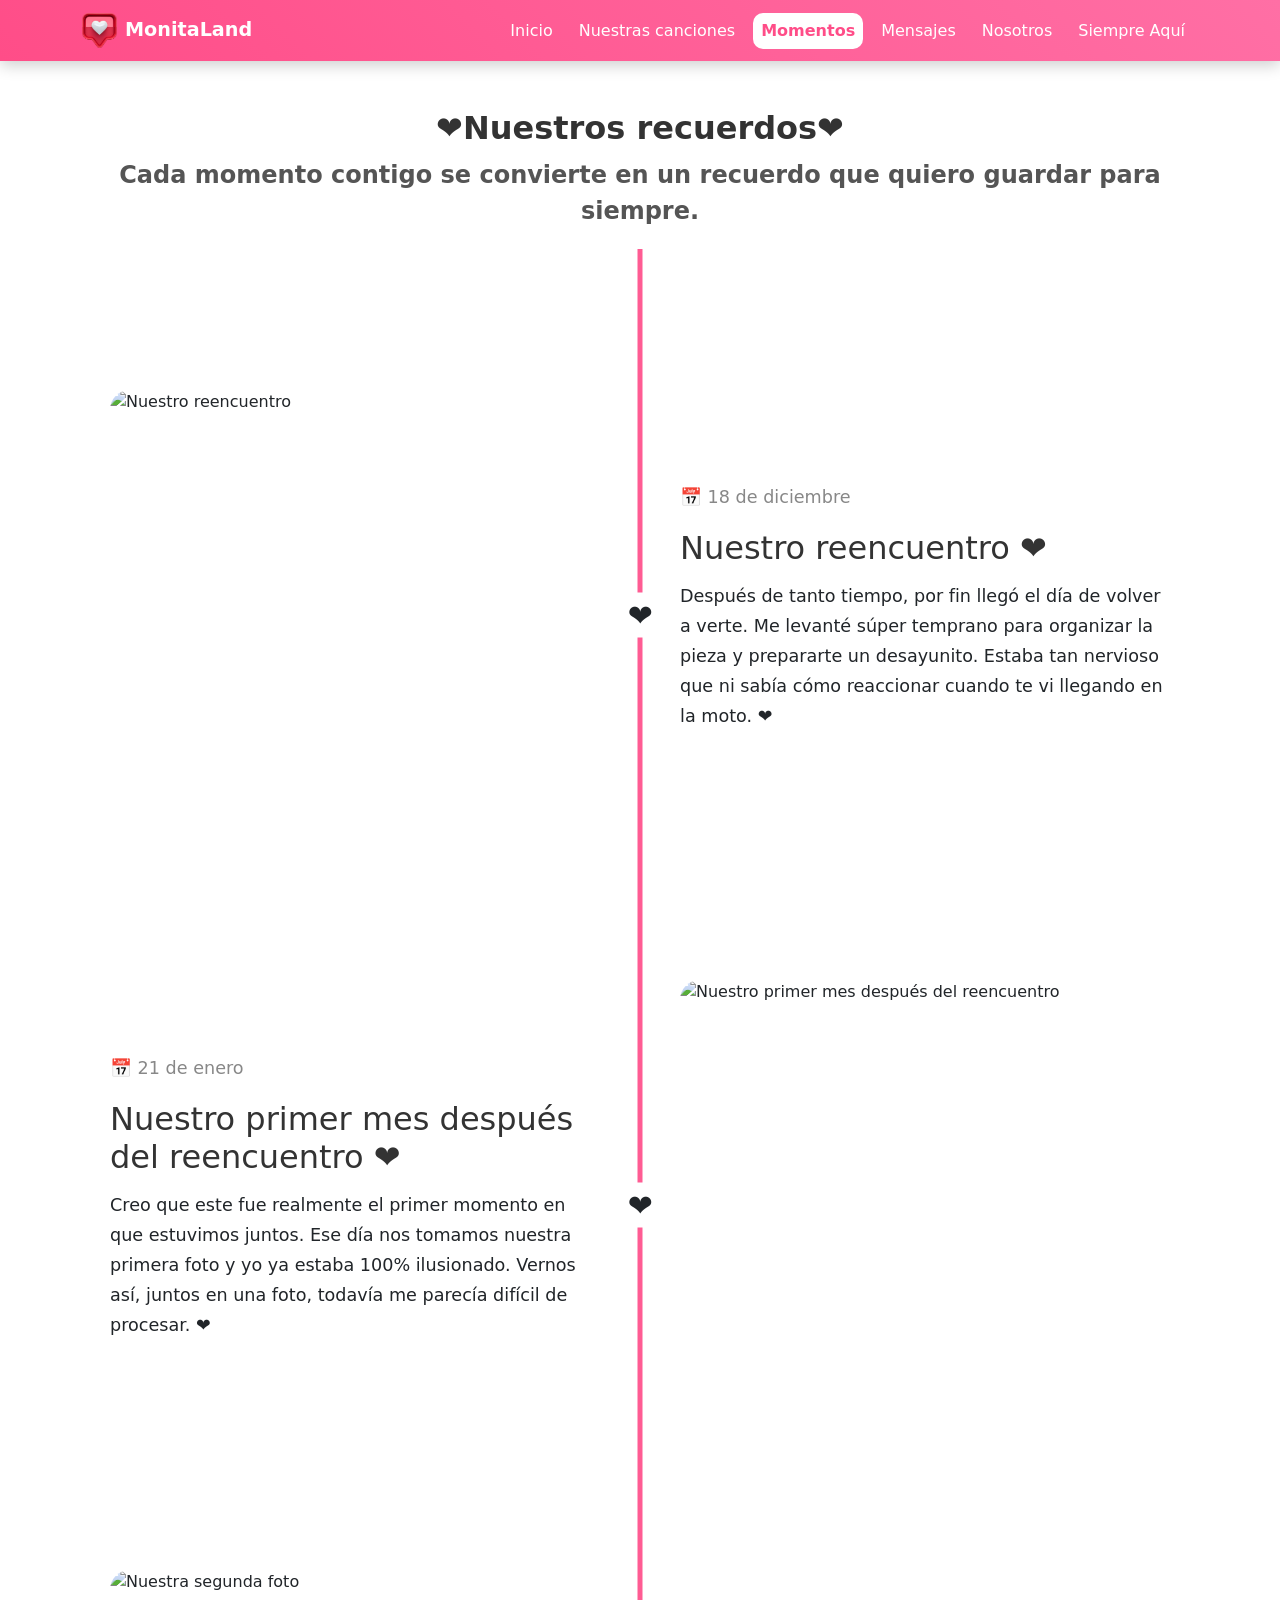
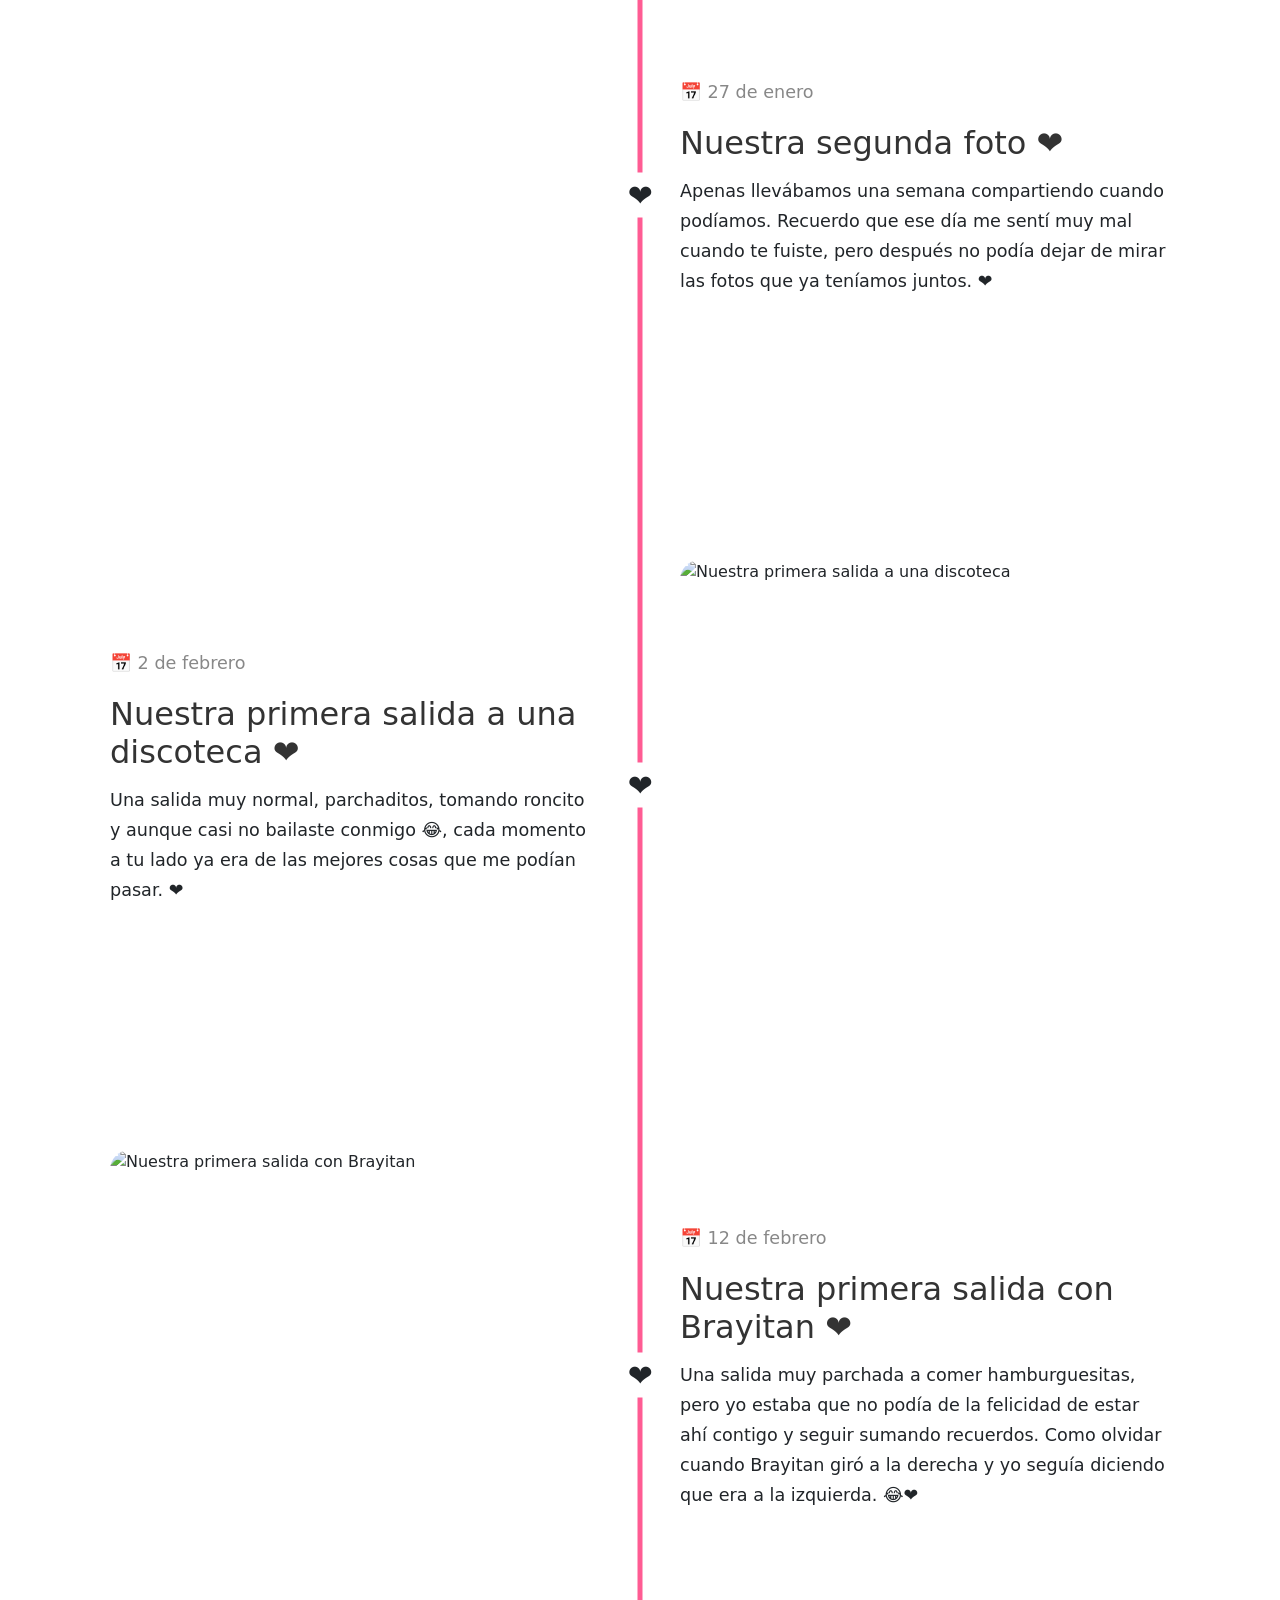
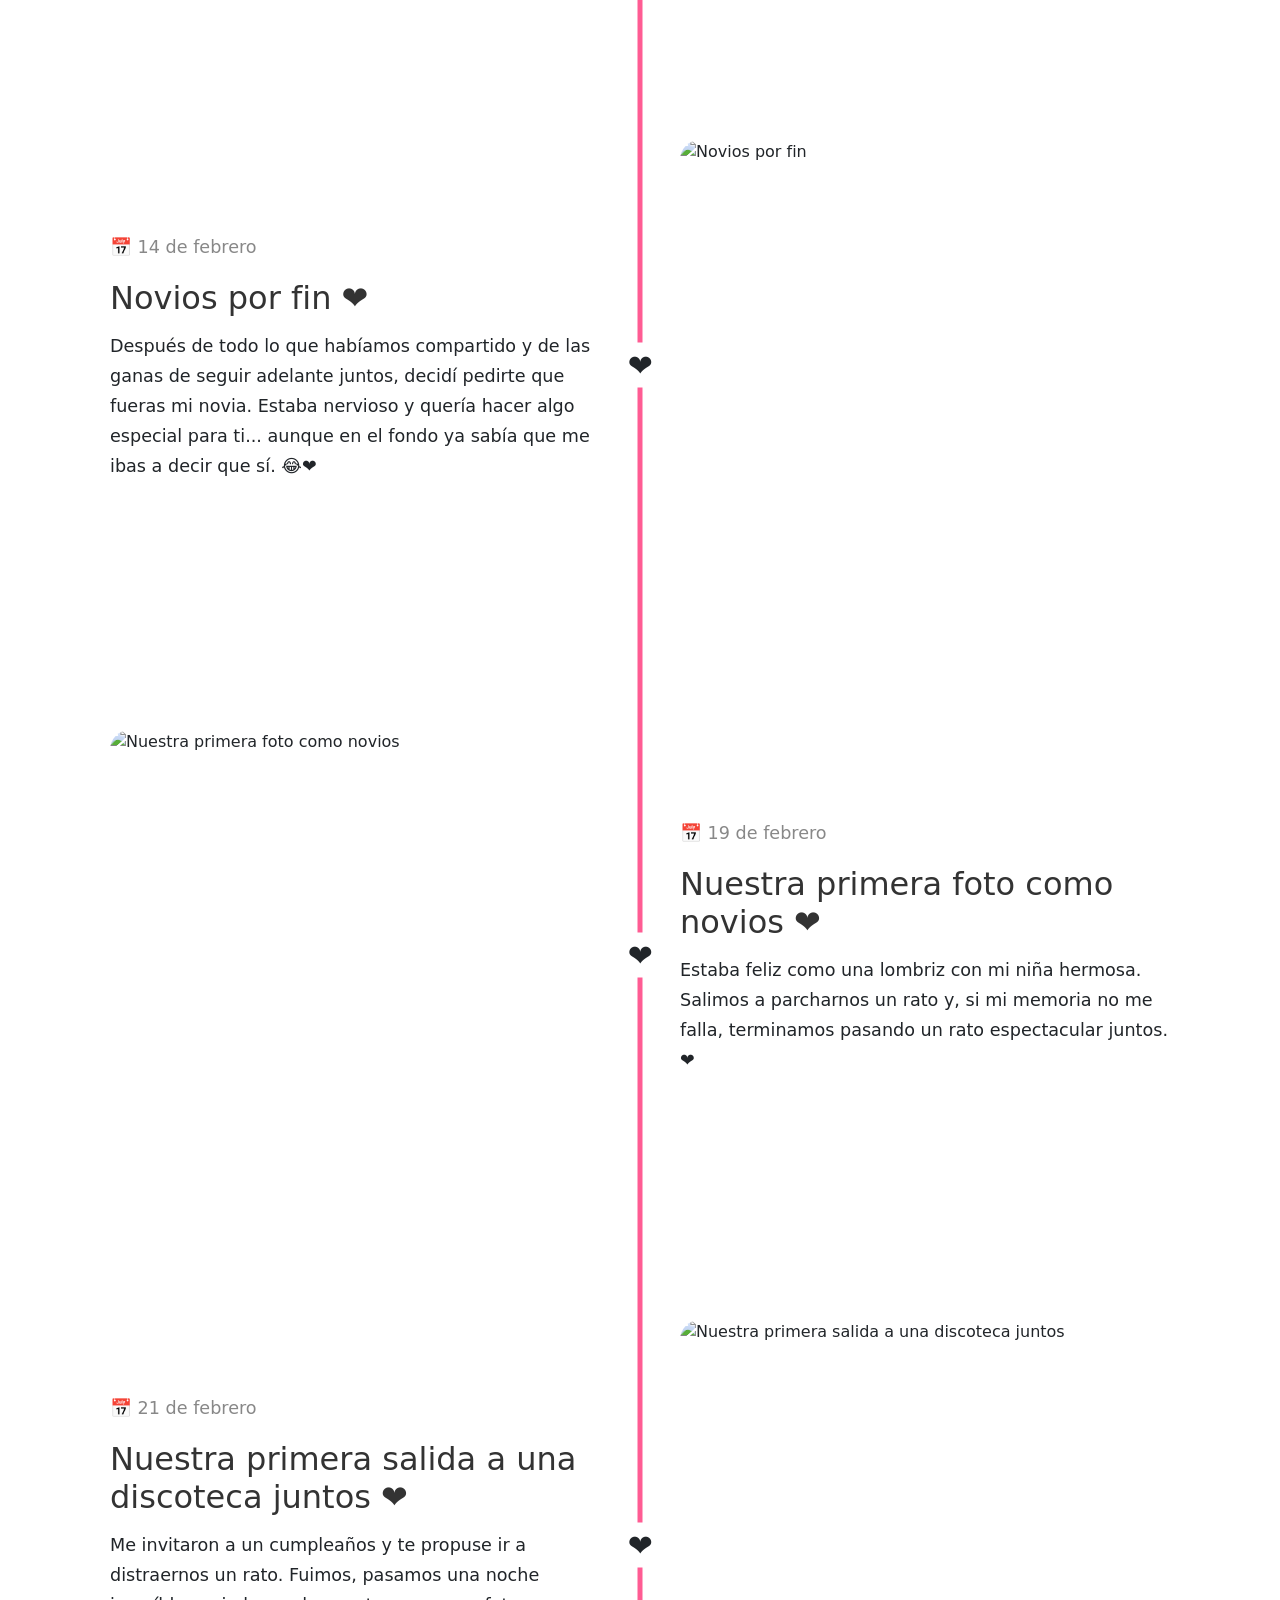
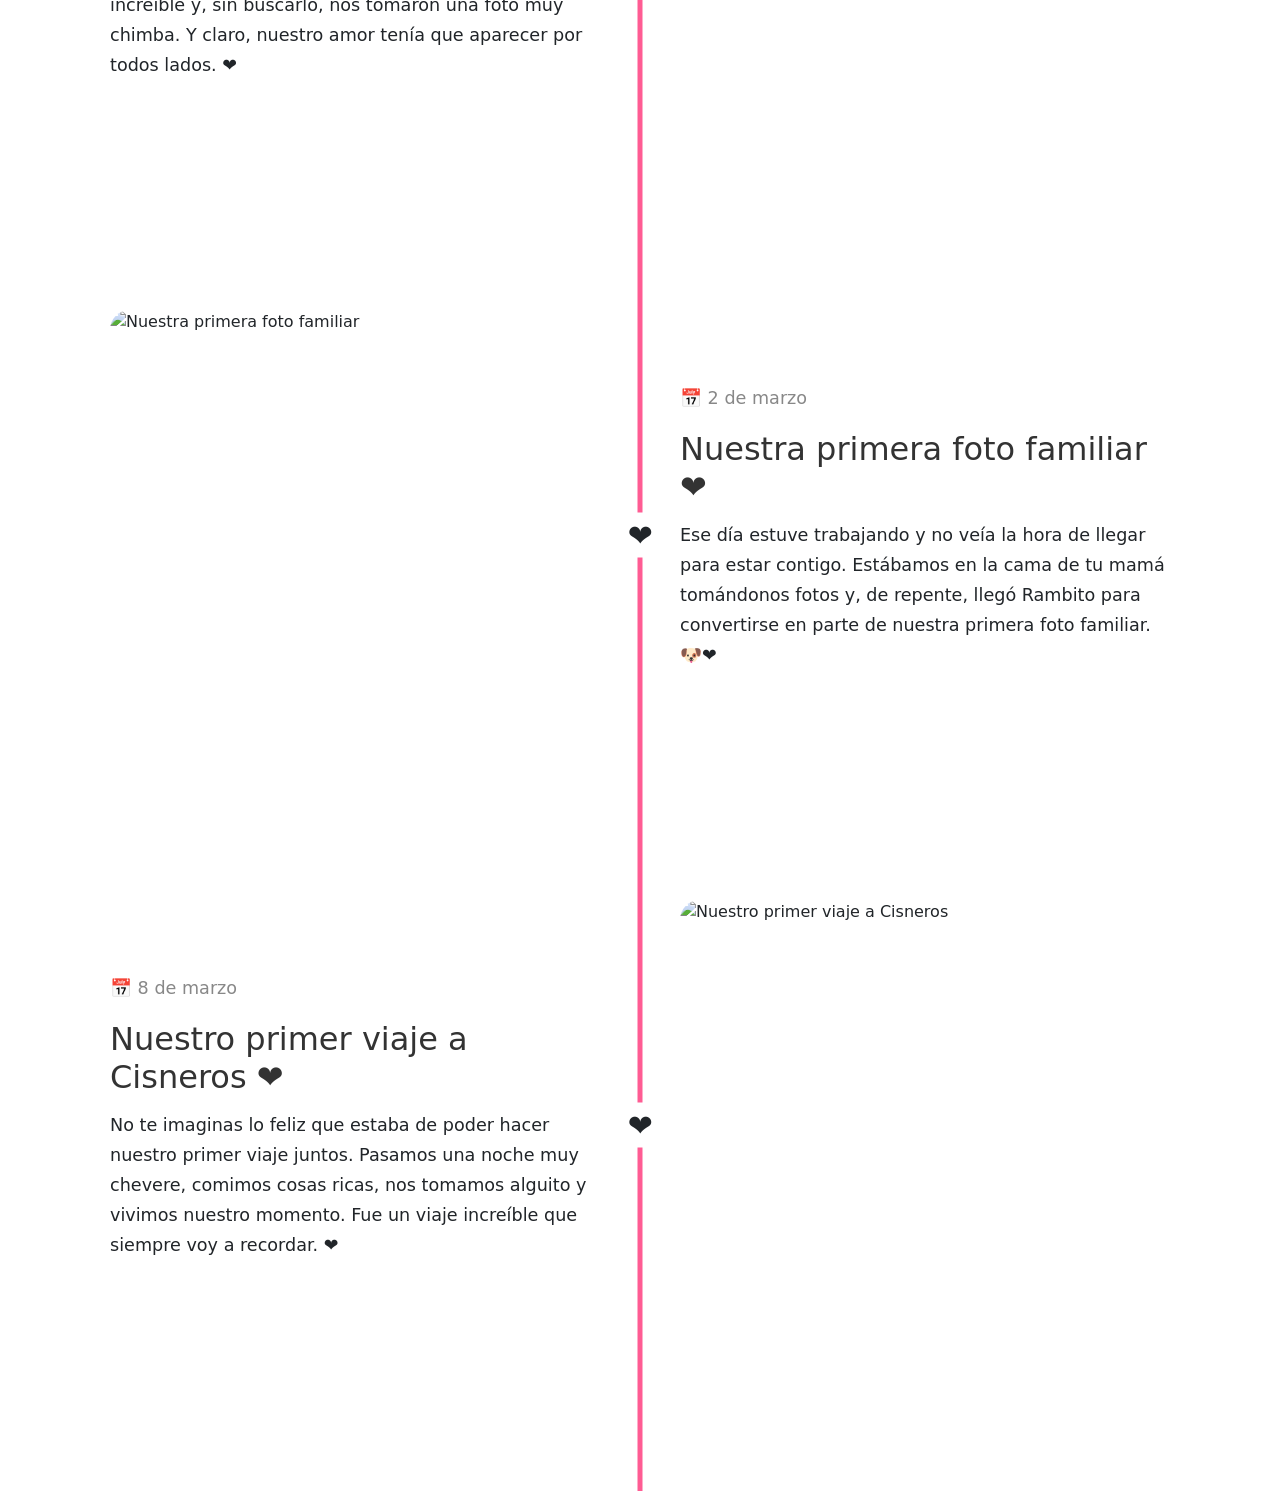
==== momentos.html @ 963a57a9 "Se agrega sección momentos" ====
<!DOCTYPE html>
<html lang="es">

<head>
    <meta charset="UTF-8">
    <meta name="viewport" content="width=device-width, initial-scale=1.0">

    <link rel="icon" type="image/png" href="imagenes/icopag.png">

    <!-- Bootstrap -->
    <link href="https://cdn.jsdelivr.net/npm/bootstrap@5.3.8/dist/css/bootstrap.min.css" rel="stylesheet"
        integrity="sha384-sRIl4kxILFvY47J16cr9ZwB07vP4J8+LH7qKQnuqkuIAvNWLzeN8tE5YBujZqJLB" crossorigin="anonymous">

    <!-- Nuestros estilos -->
    <link rel="stylesheet" href="estilos.css">

    <title>Recuerdos / Momentos</title>
</head>

<body>

    <!-- ============================= -->
    <!-- BARRA DE NAVEGACIÓN -->
    <!-- ============================= -->

    <nav class="navbar navbar-expand-lg navbar-dark navbar-romantico">

        <div class="container">

            <!-- Logo y nombre -->
            <a class="navbar-brand d-flex align-items-center" href="index.html">

                <img src="imagenes/icopag.png" alt="Logo de MonitaLand" width="35" height="35" class="me-2">

                MonitaLand

            </a>

            <!-- Botón para dispositivos móviles -->
            <button class="navbar-toggler" type="button" data-bs-toggle="collapse" data-bs-target="#menu">

                <span class="navbar-toggler-icon"></span>

            </button>

            <!-- Menú -->
            <div class="collapse navbar-collapse" id="menu">

                <ul class="navbar-nav ms-auto">

                    <li class="nav-item">
                        <a class="nav-link" href="index.html">
                            Inicio
                        </a>
                    </li>

                    <li class="nav-item">
                        <a class="nav-link" href="NuestrasCanciones.html">
                            Nuestras canciones
                        </a>
                    </li>

                    <li class="nav-item">
                        <a class="nav-link active" href="Momentos.html">
                            Momentos
                        </a>
                    </li>

                    <li class="nav-item">
                        <a class="nav-link" href="#">
                            Mensajes
                        </a>
                    </li>

                    <li class="nav-item">
                        <a class="nav-link" href="#">
                            Nosotros
                        </a>
                    </li>

                    <li class="nav-item">
                        <a class="nav-link" href="SiempreAqui.html">
                            Siempre Aquí
                        </a>
                    </li>

                </ul>

            </div>

        </div>

    </nav>


    <!-- ============================= -->
    <!-- ENCABEZADO DE MOMENTOS -->
    <!-- ============================= -->

    <main>

        <section class="container text-center mt-5">

            <h1 class="titulo-principal">
                ❤️Nuestros recuerdos❤️
            </h1>

            <p class="nombre-amor">
                Cada momento contigo se convierte en un recuerdo que quiero guardar para siempre.
            </p>

        </section>


        <!-- ============================= -->
        <!-- MOMENTOS -->
        <!-- ============================= -->
        <section class="timeline">

            <!-- MOMENTO 1 -->
            <div class="momento">

                <div class="momento-imagen">

                    <img src="../imagenes/PM1.jpeg" alt="Nuestro reencuentro">

                </div>

                <div class="momento-contenido">

                    <p class="momento-fecha">
                        📅 18 de diciembre
                    </p>

                    <h2>
                        Nuestro reencuentro ❤️
                    </h2>

                    <p>
                        Después de tanto tiempo, por fin llegó el día de volver a verte.
                        Me levanté súper temprano para organizar la pieza y prepararte
                        un desayunito. Estaba tan nervioso que ni sabía cómo reaccionar
                        cuando te vi llegando en la moto. ❤️
                    </p>

                </div>

            </div>


            <!-- MOMENTO 2 -->
            <div class="momento">

                <div class="momento-imagen">

                    <img src="../imagenes/PM2.jpeg" alt="Nuestro primer mes después del reencuentro">

                </div>

                <div class="momento-contenido">

                    <p class="momento-fecha">
                        📅 21 de enero
                    </p>

                    <h2>
                        Nuestro primer mes después del reencuentro ❤️
                    </h2>

                    <p>
                        Creo que este fue realmente el primer momento en que estuvimos
                        juntos. Ese día nos tomamos nuestra primera foto y yo ya estaba
                        100% ilusionado. Vernos así, juntos en una foto, todavía me
                        parecía difícil de procesar. ❤️
                    </p>

                </div>

            </div>

            <!-- MOMENTO 3 -->
            <div class="momento">

                <div class="momento-imagen">

                    <img src="../imagenes/PM3.jpeg" alt="Nuestra segunda foto">

                </div>

                <div class="momento-contenido">

                    <p class="momento-fecha">
                        📅 27 de enero
                    </p>

                    <h2>
                        Nuestra segunda foto ❤️
                    </h2>

                    <p>
                        Apenas llevábamos una semana compartiendo cuando podíamos.
                        Recuerdo que ese día me sentí muy mal cuando te fuiste,
                        pero después no podía dejar de mirar las fotos que ya
                        teníamos juntos. ❤️
                    </p>

                </div>

            </div>


            <!-- MOMENTO 4 -->
            <div class="momento">

                <div class="momento-imagen">

                    <img src="../imagenes/PM4.jpeg" alt="Nuestra primera salida a una discoteca">

                </div>

                <div class="momento-contenido">

                    <p class="momento-fecha">
                        📅 2 de febrero
                    </p>

                    <h2>
                        Nuestra primera salida a una discoteca ❤️
                    </h2>

                    <p>
                        Una salida muy normal, parchaditos, tomando roncito y aunque
                        casi no bailaste conmigo 😂, cada momento a tu lado ya era
                        de las mejores cosas que me podían pasar. ❤️
                    </p>

                </div>

            </div>

            <!-- MOMENTO 5 -->
            <div class="momento">

                <div class="momento-imagen">

                    <img src="../imagenes/PM5.jpeg" alt="Nuestra primera salida con Brayitan">

                </div>

                <div class="momento-contenido">

                    <p class="momento-fecha">
                        📅 12 de febrero
                    </p>

                    <h2>
                        Nuestra primera salida con Brayitan ❤️
                    </h2>

                    <p>
                        Una salida muy parchada a comer hamburguesitas, pero yo estaba
                        que no podía de la felicidad de estar ahí contigo y seguir
                        sumando recuerdos. Como olvidar cuando Brayitan giró a la
                        derecha y yo seguía diciendo que era a la izquierda. 😂❤️
                    </p>

                </div>

            </div>

            <!-- MOMENTO 6 -->
            <div class="momento">

                <div class="momento-imagen">

                    <img src="../imagenes/PM6.jpeg" alt="Novios por fin">

                </div>

                <div class="momento-contenido">

                    <p class="momento-fecha">
                        📅 14 de febrero
                    </p>

                    <h2>
                        Novios por fin ❤️
                    </h2>

                    <p>
                        Después de todo lo que habíamos compartido y de las ganas de
                        seguir adelante juntos, decidí pedirte que fueras mi novia.
                        Estaba nervioso y quería hacer algo especial para ti... aunque
                        en el fondo ya sabía que me ibas a decir que sí. 😂❤️
                    </p>

                </div>

            </div>

            <!-- MOMENTO 7 -->
            <div class="momento">

                <div class="momento-imagen">

                    <img src="../imagenes/PM7.jpeg" alt="Nuestra primera foto como novios">

                </div>

                <div class="momento-contenido">

                    <p class="momento-fecha">
                        📅 19 de febrero
                    </p>

                    <h2>
                        Nuestra primera foto como novios ❤️
                    </h2>

                    <p>
                        Estaba feliz como una lombriz con mi niña hermosa. Salimos a
                        parcharnos un rato y, si mi memoria no me falla, terminamos
                        pasando un rato espectacular juntos. ❤️
                    </p>

                </div>

            </div>

            <!-- MOMENTO 8 -->
            <div class="momento">

                <div class="momento-imagen">

                    <img src="../imagenes/PM8.jpeg" alt="Nuestra primera salida a una discoteca juntos">

                </div>

                <div class="momento-contenido">

                    <p class="momento-fecha">
                        📅 21 de febrero
                    </p>

                    <h2>
                        Nuestra primera salida a una discoteca juntos ❤️
                    </h2>

                    <p>
                        Me invitaron a un cumpleaños y te propuse ir a distraernos un
                        rato. Fuimos, pasamos una noche increíble y, sin buscarlo, nos
                        tomaron una foto muy chimba. Y claro, nuestro amor tenía que
                        aparecer por todos lados. ❤️
                    </p>

                </div>

            </div>

            <!-- MOMENTO 9 -->
            <div class="momento">

                <div class="momento-imagen">

                    <img src="./imagenes/PM9.jpeg" alt="Nuestra primera foto familiar">

                </div>

                <div class="momento-contenido">

                    <p class="momento-fecha">
                        📅 2 de marzo
                    </p>

                    <h2>
                        Nuestra primera foto familiar ❤️
                    </h2>

                    <p>
                        Ese día estuve trabajando y no veía la hora de llegar para
                        estar contigo. Estábamos en la cama de tu mamá tomándonos
                        fotos y, de repente, llegó Rambito para convertirse en parte
                        de nuestra primera foto familiar. 🐶❤️
                    </p>

                </div>

            </div>

            <!-- MOMENTO 10 -->
            <div class="momento">

                <div class="momento-imagen">

                    <img src="../imagenes/PM10.jpeg" alt="Nuestro primer viaje a Cisneros">

                </div>

                <div class="momento-contenido">

                    <p class="momento-fecha">
                        📅 8 de marzo
                    </p>

                    <h2>
                        Nuestro primer viaje a Cisneros ❤️
                    </h2>

                    <p>
                        No te imaginas lo feliz que estaba de poder hacer nuestro
                        primer viaje juntos. Pasamos una noche muy chevere, comimos
                        cosas ricas, nos tomamos alguito y vivimos nuestro momento.
                        Fue un viaje increíble que siempre voy a recordar. ❤️
                    </p>

                </div>

            </div>



        </section>

    </main>


    <!-- Bootstrap JavaScript -->
    <script src="https://cdn.jsdelivr.net/npm/bootstrap@5.3.8/dist/js/bootstrap.bundle.min.js"
        integrity="sha384-FKyoEForCGlyvwxH9J09JcYn3nv7wiPVlz7YYJrWVcXK/BmnVDxM+D2scQbITxI" crossorigin="anonymous">
        </script>

</body>

</html>
---- estilos.css ----
/* NAVBAR ROMANTICO */
.navbar-romantico {
    background: linear-gradient(45deg, #ff4d88, #ff6fa5);
    box-shadow: 0 4px 15px rgba(0, 0, 0, 0.2);
}

/* LINKS */
.navbar-romantico .nav-link {
    color: white !important;
    font-weight: 500;
    margin: 0 5px;
    border-radius: 10px;
    padding: 6px 12px;
    transition: 0.3s;
}

/* HOVER */
.navbar-romantico .nav-link:hover {
    background: rgba(255, 255, 255, 0.25);
    color: white !important;
}

/* ACTIVO */
.navbar-romantico .nav-link.active {
    background: white;
    color: #ff4d88 !important;
    font-weight: 600;
}

/* LOGO */
.navbar-romantico .navbar-brand {
    font-weight: 600;
    font-size: 1.2rem;
    color: white !important;
}

.card {
    border-radius: 15px;
    box-shadow: 0 8px 20px rgba(0, 0, 0, 0.1);
    transition: 0.3s;
}

.card:hover {
    transform: scale(1.03);
}

.card img {
    border-top-left-radius: 15px;
    border-top-right-radius: 15px;
}

/* TITULO */
.titulo-amor {
    font-size: 2.5rem;
    font-weight: 700;
    margin-bottom: 15px;
    text-align: center;
    font-weight: 700;
    margin-bottom: 15px;
}

/* TEXTO DESCRIPCION */
.descripcion {
    max-width: 800px;
    margin: auto;
    font-size: 1.1rem;
    line-height: 1.6;
    color: #555;
    padding: 0 10px;
}

@media (max-width:768px) {

    .titulo-amor {
        font-size: 1.7rem;
    }

    .descripcion {
        font-size: 1rem;
        padding: 0 20px;
    }

    .card {
        margin-bottom: 15px;
    }

    .imagen-amor {
        max-width: 240px;
    }

    .carousel-romantico .carousel-item {
        height: 250px;
    }

    .titulo-principal {
        font-size: 1.7rem;
    }

    .nombre-amor {
        font-size: 1.3rem;
    }

    .parrafo-amor {
        font-size: 1rem;
        padding: 0 20px;
    }


}

.imagen-amor {
    width: 100%;
    max-width: 320px;
    display: block;
    margin: 20px auto;
    border-radius: 15px;
    box-shadow: 0 6px 15px rgba(0, 0, 0, 0.15);
}


/* FONDO OSCURO DEL MODAL */
.modal-bg {
    position: fixed;
    top: 0;
    left: 0;
    width: 100%;
    height: 100%;
    background: rgba(0, 0, 0, 0.6);
    display: none;
    align-items: center;
    justify-content: center;
    z-index: 999;
}

/* CARTA */
.carta {
    background: #fffaf5;
    border-radius: 20px;
    padding: 25px;
    max-width: 420px;
    width: 90%;
    text-align: center;
    box-shadow: 0 10px 40px rgba(0, 0, 0, 0.3);
    border: 3px solid #7268fa;
    animation: abrirCarta 0.4s ease;
}

/* IMAGEN */
.carta-img {
    width: 100%;
    max-height: 230px;
    object-fit: cover;
    border-radius: 15px;
    margin-bottom: 15px;
}

/* TEXTO DE CARTA */
.carta-texto {
    font-family: "Georgia", serif;
    font-size: 1.1rem;
    line-height: 1.6;
    color: #444;
    padding: 10px;
}

/* ANIMACION */
@keyframes abrirCarta {
    from {
        transform: scale(0.7);
        opacity: 0;
    }

    to {
        transform: scale(1);
        opacity: 1;
    }
}

/* ANIMACION */
@keyframes aparecer {
    from {
        transform: scale(0.8);
        opacity: 0;
    }

    to {
        transform: scale(1);
        opacity: 1;
    }
}

.corazon {
    position: fixed;
    bottom: -20px;
    animation: flotar 4s linear forwards;
    pointer-events: none;
}

@keyframes flotar {
    0% {
        transform: translateY(0);
        opacity: 1;
    }

    100% {
        transform: translateY(-100vh);
        opacity: 0;
    }
}

.carousel-romantico {
    max-width: 750px;
    margin: 40px auto;
    border-radius: 20px;
    overflow: hidden;
    box-shadow: 0 10px 30px rgba(0, 0, 0, 0.2);
}

.carousel-romantico .carousel-item {
    height: 420px;
}

.carousel-romantico img {
    width: 100%;
    height: 100%;
    object-fit: cover;
}

.titulo-principal {
    font-size: 2rem;
    font-weight: 700;
    text-align: center;
    margin-top: 15px;
    margin-bottom: 10px;
    color: #333;
}

.nombre-amor {
    font-size: 1.5rem;
    font-weight: 600;
    text-align: center;
    margin-bottom: 20px;
    color: #555;
}

.parrafo-amor {
    max-width: 650px;
    margin: 20px auto;
    font-size: 1.1rem;
    line-height: 1.7;
    text-align: center;
    color: #555;
    padding: 0 10px;
}

.card-img-top {
    height: 300px;
    /* todas tendrán la misma altura */
    width: 100%;
    object-fit: cover;
    /* mantiene proporción y recorta lo que sobra */
}

/* =========================================
   SECCIÓN MOMENTOS
   ========================================= */

.momento {
    max-width: 1100px;
    margin: 140px auto;
    display: flex;
    align-items: center;
    gap: 80px;
    position: relative;
    padding: 0 20px;
}

/* Los momentos pares invierten el orden */
.momento:nth-of-type(even) {
    flex-direction: row-reverse;
}

/* Imagen del momento */
.momento-imagen {
    flex: 1;
}

.momento-imagen img {
    width: 100%;
    height: 450px;
    object-fit: cover;
    border-radius: 20px;
    display: block;
}

/* Contenido */
.momento-contenido {
    flex: 1;
}

.momento-fecha {
    color: #888;
    font-size: 1rem;
}

.momento-contenido h2 {
    color: #333;
    font-size: 2rem;
    margin-bottom: 15px;
}

.momento-contenido p {
    font-size: 1.1rem;
    line-height: 1.7;
}

/* =========================================
   DISEÑO PARA CELULARES
   ========================================= */

@media (max-width: 768px) {

    .momento {
        flex-direction: column;
        gap: 25px;
        margin: 50px 20px;
    }

    /* En móvil todos los momentos tienen el mismo orden */
    .momento:nth-of-type(even) {
        flex-direction: column;
    }

    .momento-imagen,
    .momento-contenido {
        width: 100%;
    }

    .momento-imagen img {
        height: 300px;
    }

    .momento-contenido h2 {
        font-size: 1.7rem;
    }

    .momento-contenido p {
        font-size: 1rem;
    }

    /* En celular ocultamos la línea central */
    .timeline::before {
        display: none;
    }

    /* En celular ocultamos los corazones centrales */
    .momento::before {
        display: none;
    }

}
/* =========================================
   LÍNEA DE TIEMPO
   ========================================= */

.timeline {
    position: relative;
    padding: 1px 0;
}

/* Línea vertical central */
.timeline::before {
    content: "";
    position: absolute;
    top: 0;
    bottom: 0;
    left: 50%;

    width: 5px;
    background-color: #ff5c93;

    transform: translateX(-50%);
}

/* Corazón que marca el momento */
.momento::before {
    content: "❤️";
    position: absolute;

    left: 50%;
    top: 50%;

    transform: translate(-50%, -50%);

    font-size: 30px;
    background-color: white;

    z-index: 2;
}
.momento-imagen,
.momento-contenido {
    flex: 1;
}
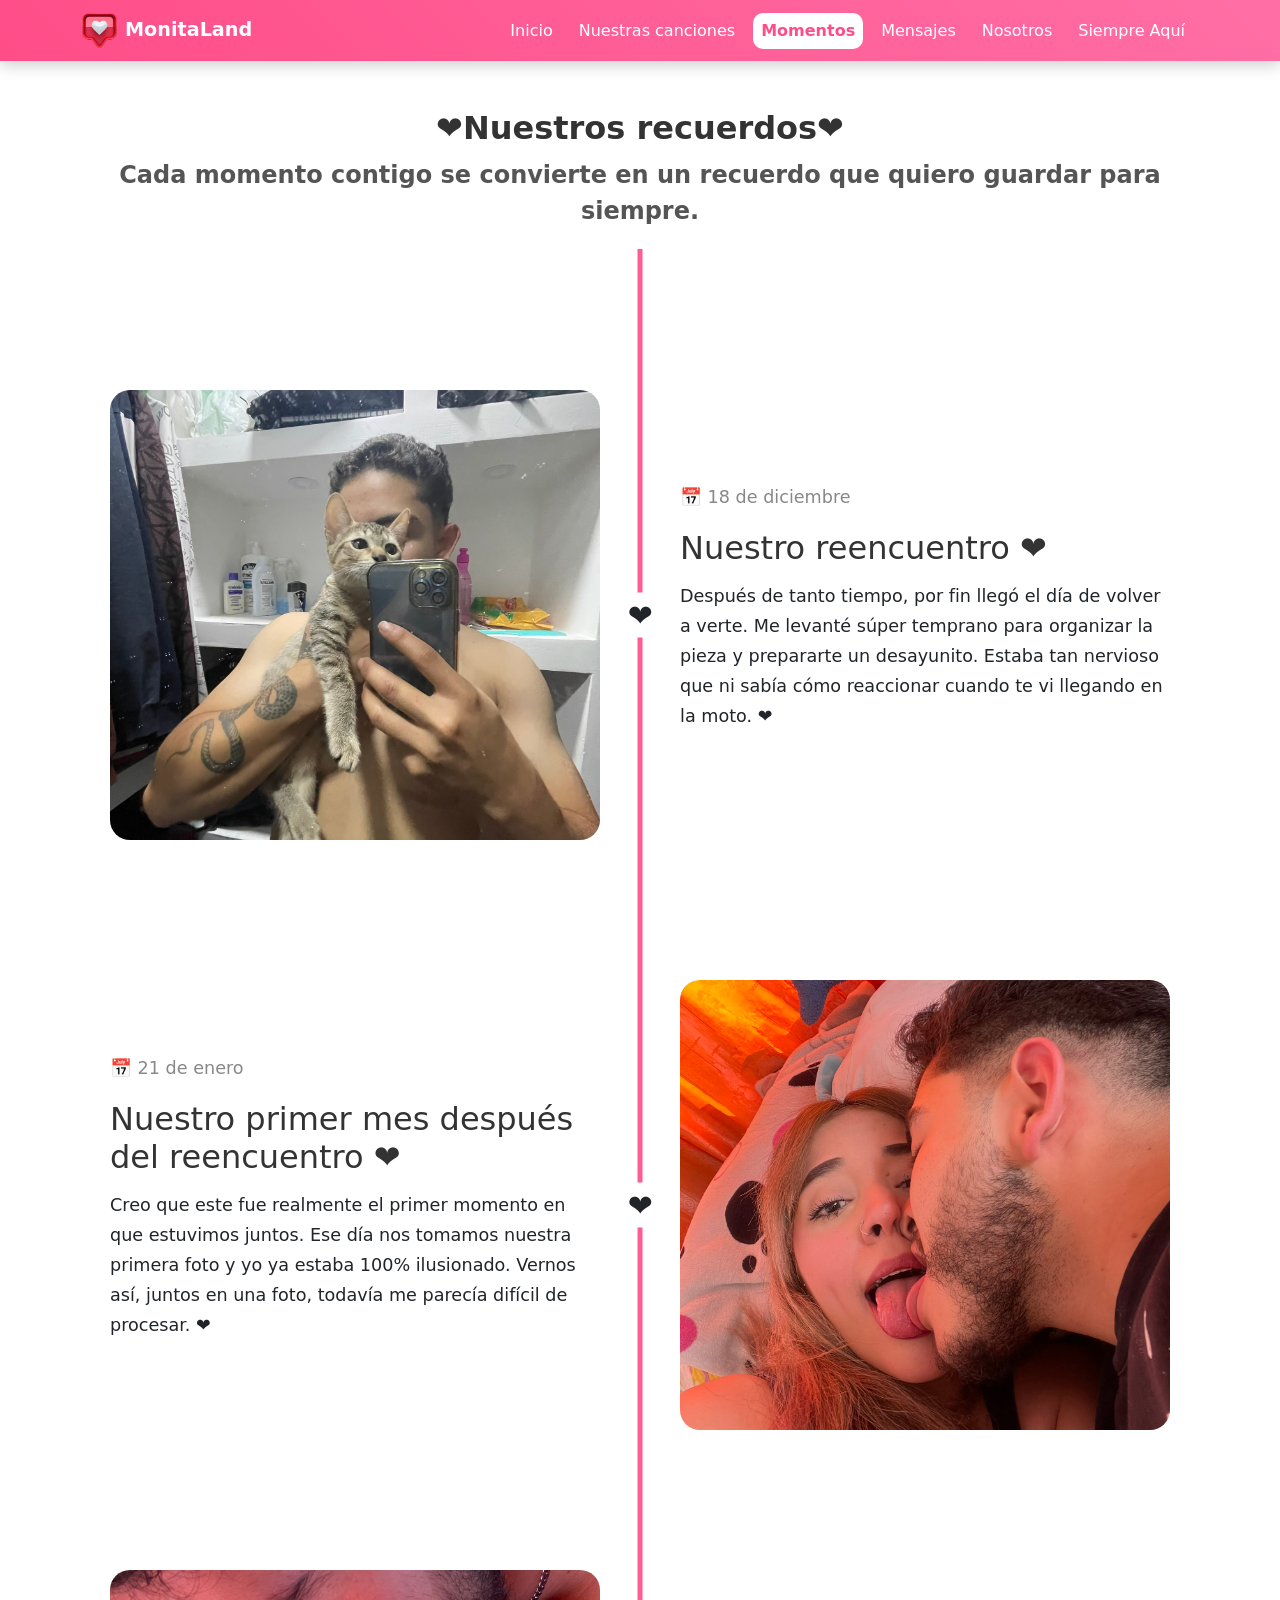
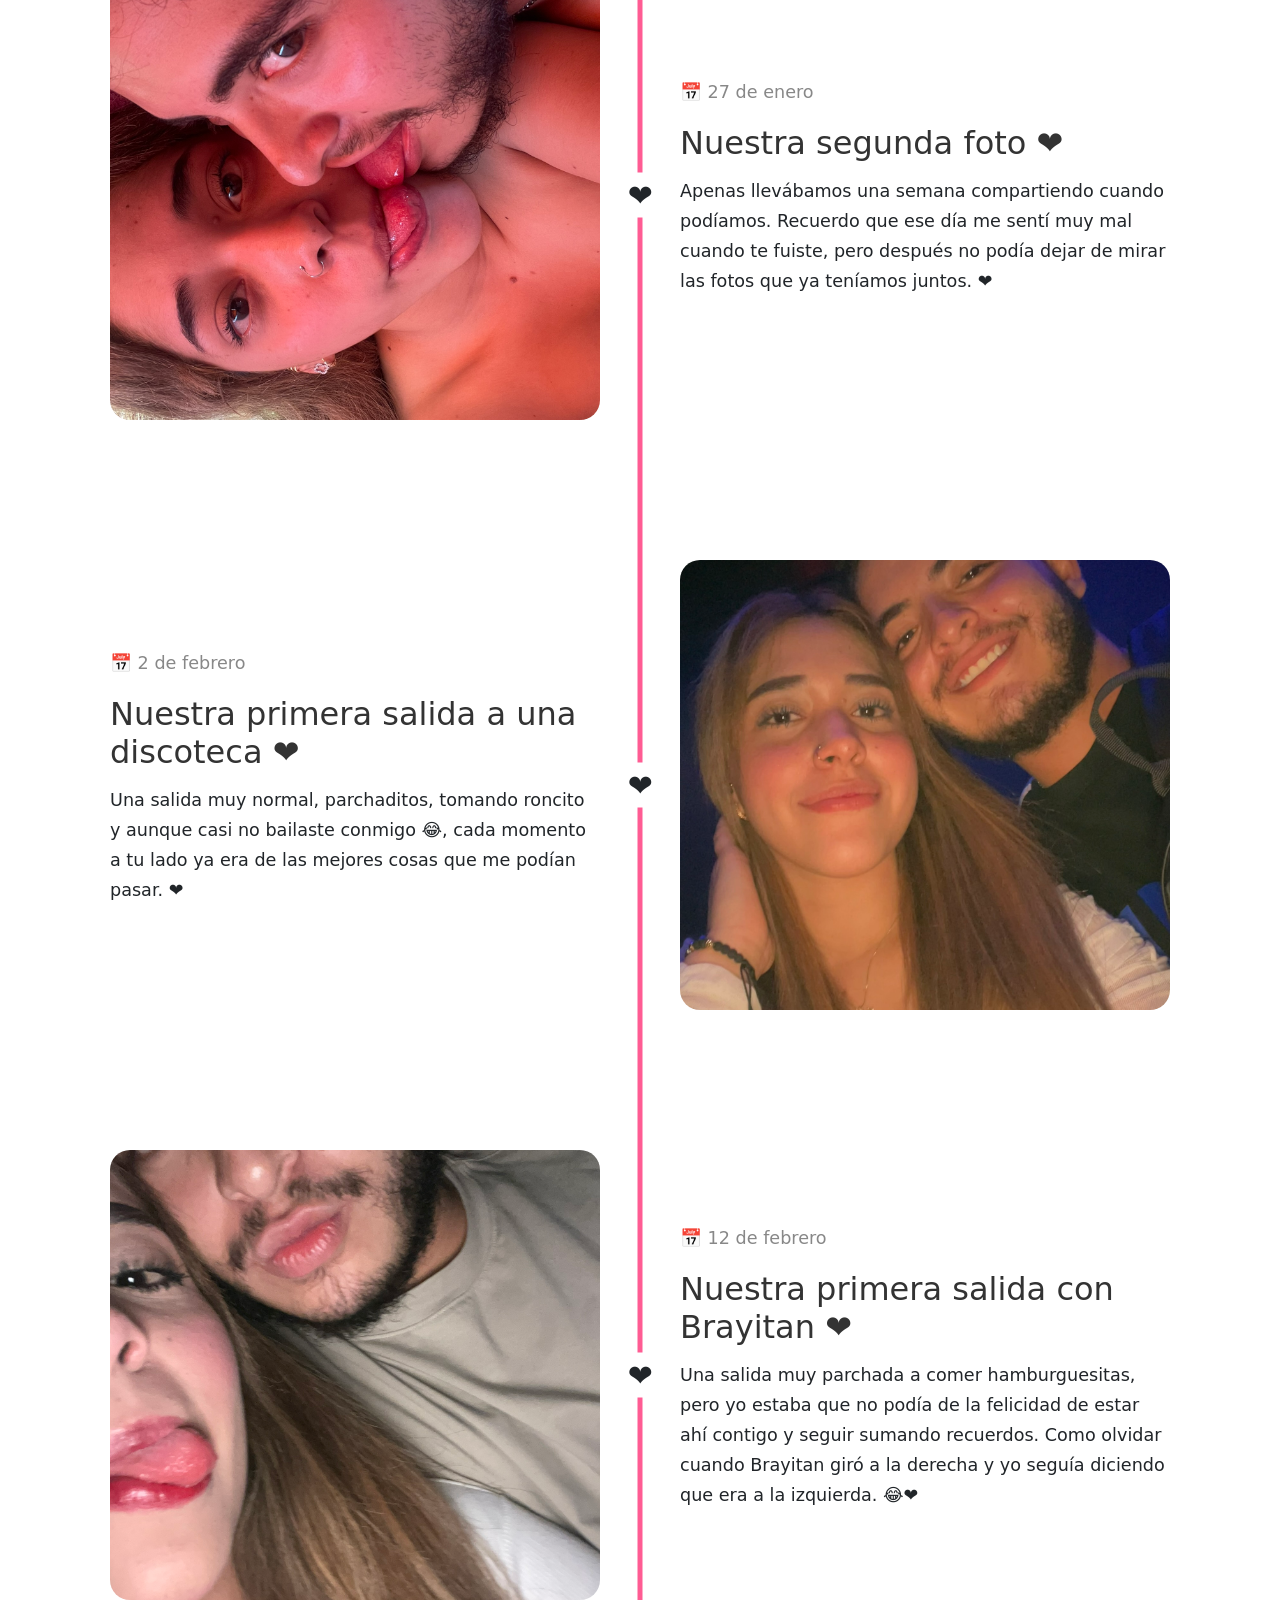
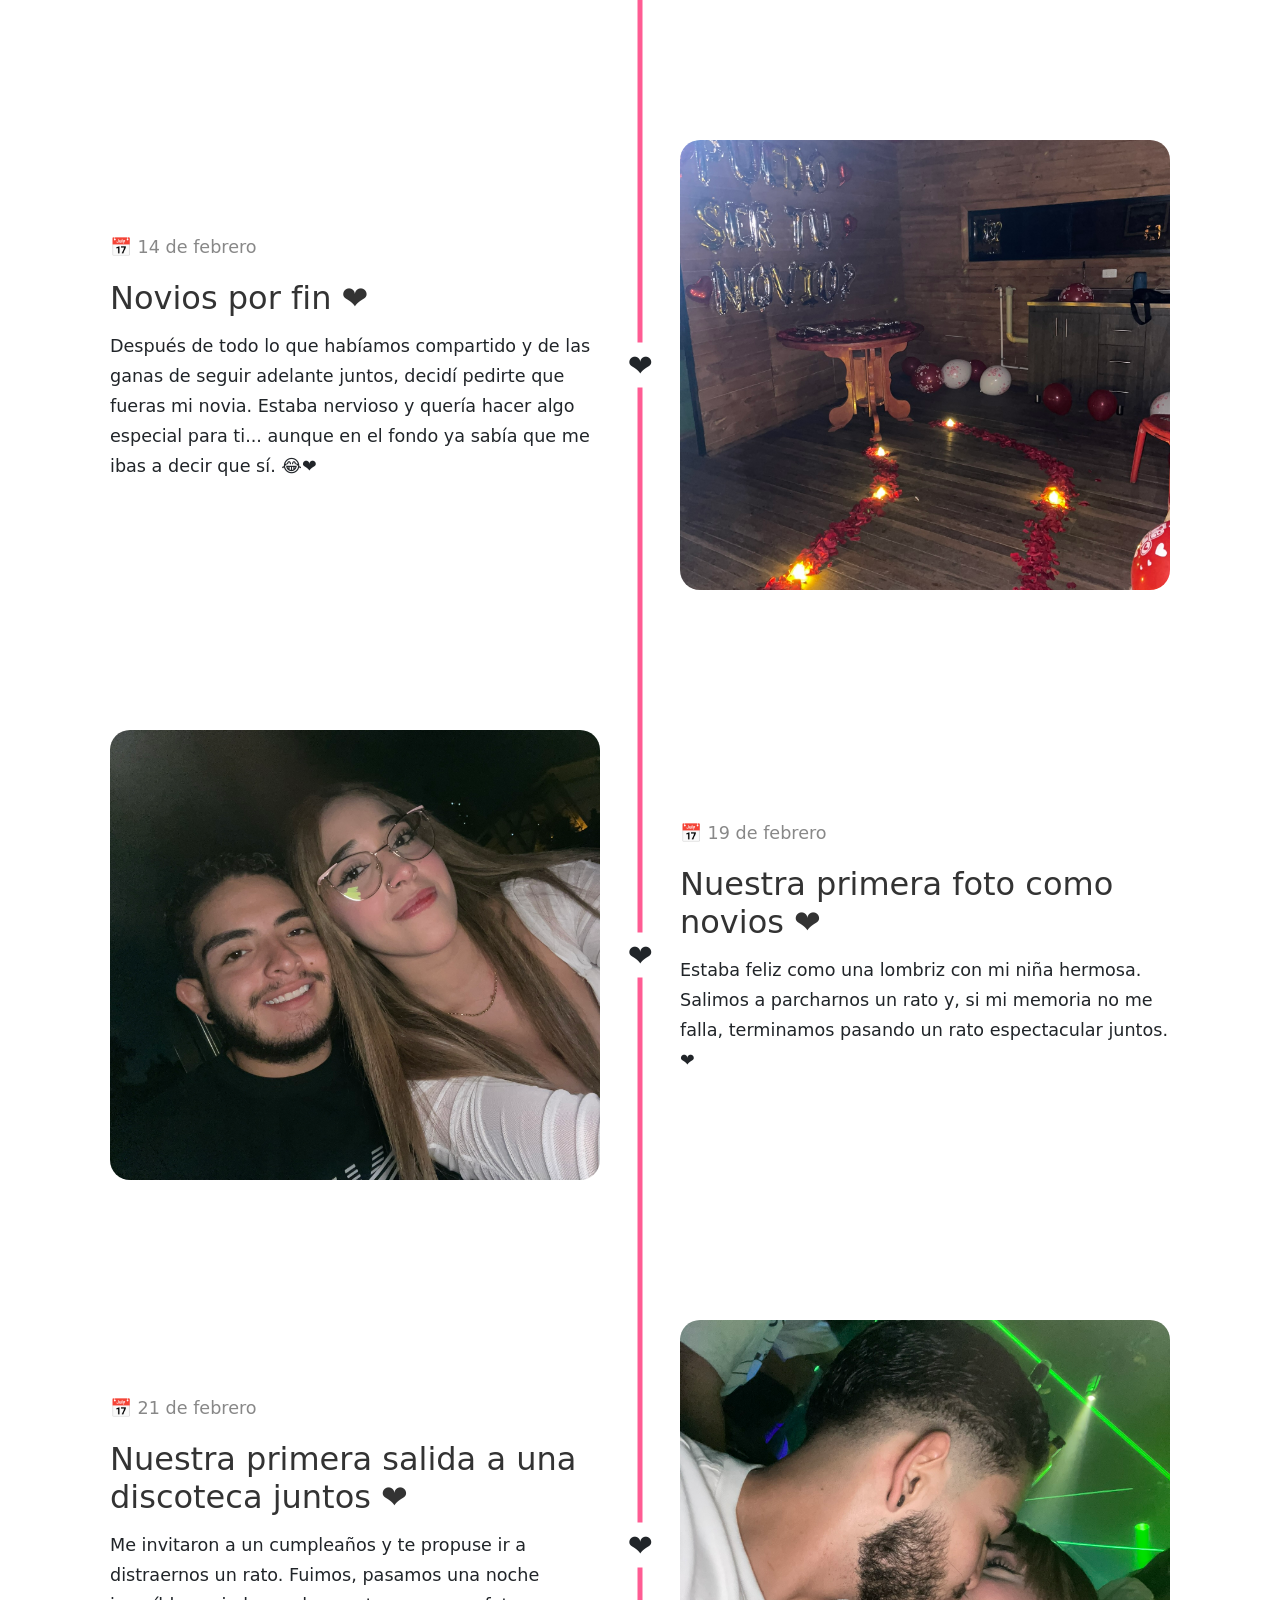
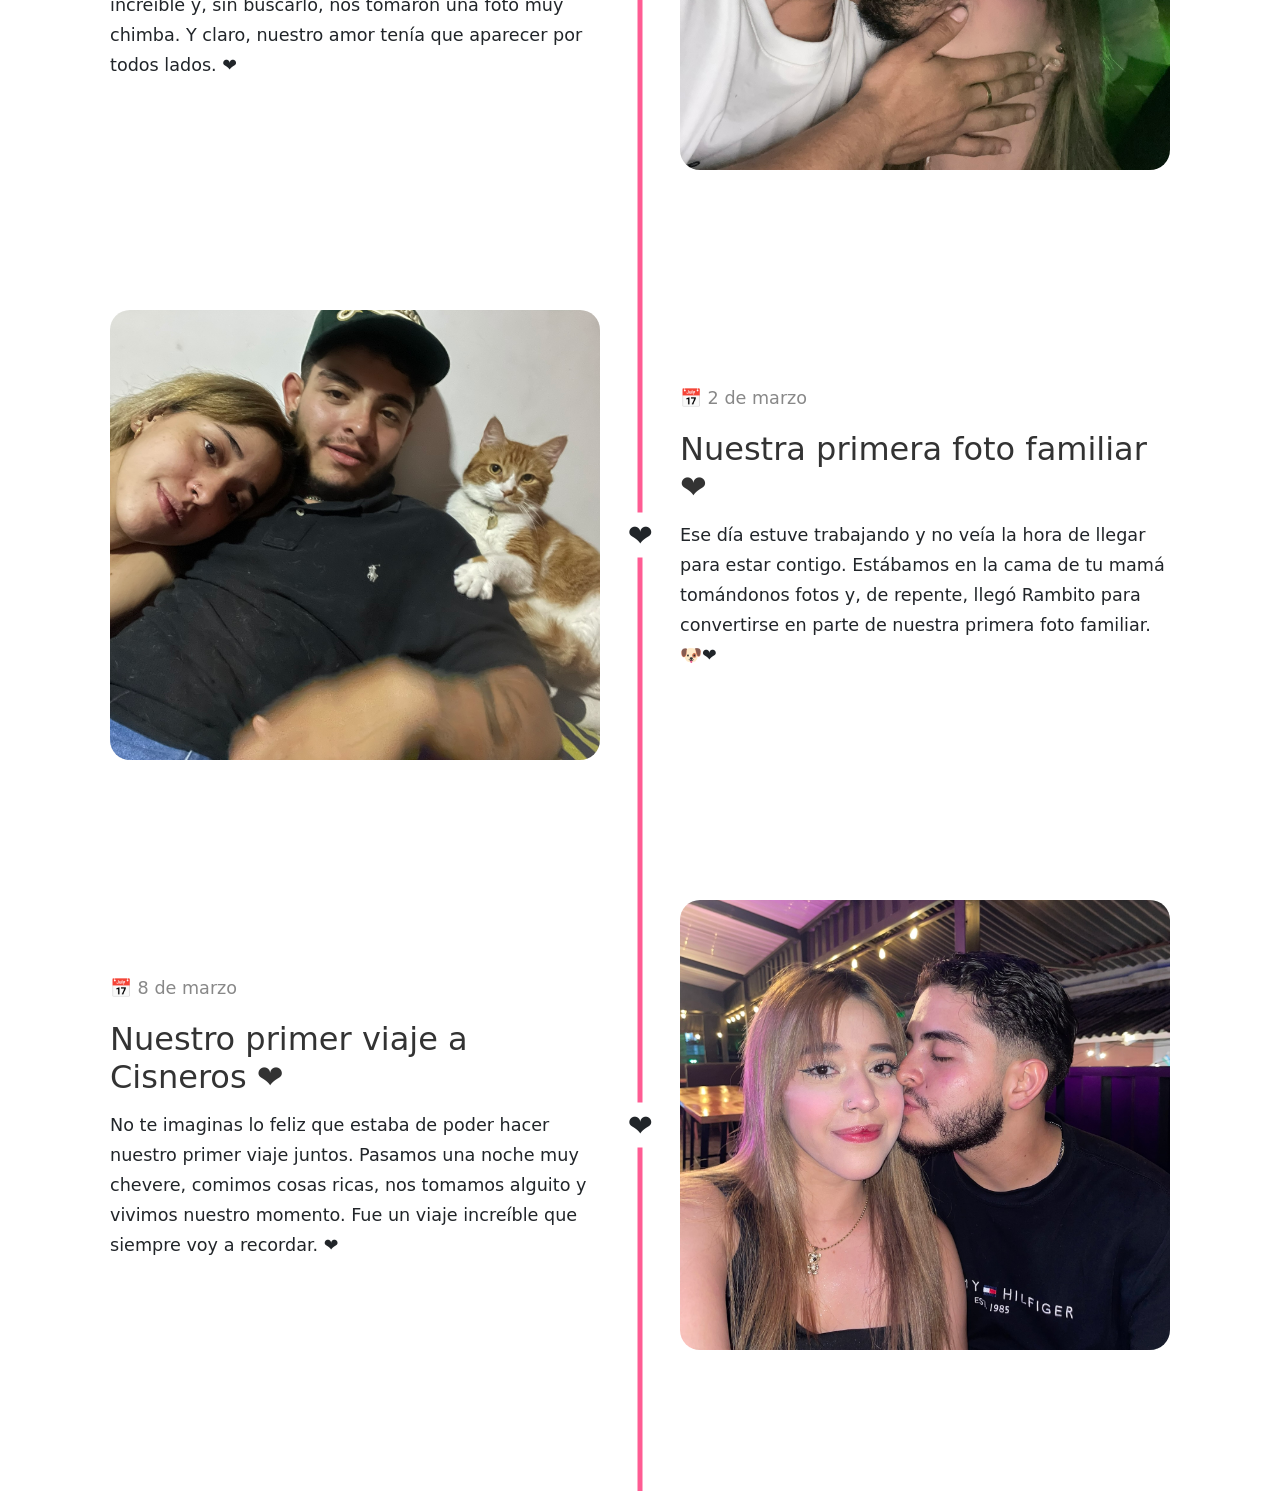
==== commit a606a823: "se arreglaa error imagenes" ====
--- a/momentos.html
+++ b/momentos.html
@@ -122,7 +122,7 @@
 
                 <div class="momento-imagen">
 
-                    <img src="../imagenes/PM1.jpeg" alt="Nuestro reencuentro">
+                    <img src="/imagenes/PM1.JPEG" alt="Nuestro reencuentro">
 
                 </div>
 
@@ -153,7 +153,7 @@
 
                 <div class="momento-imagen">
 
-                    <img src="../imagenes/PM2.jpeg" alt="Nuestro primer mes después del reencuentro">
+                    <img src="/imagenes/PM2.JPEG" alt="Nuestro primer mes después del reencuentro">
 
                 </div>
 
@@ -183,7 +183,7 @@
 
                 <div class="momento-imagen">
 
-                    <img src="../imagenes/PM3.jpeg" alt="Nuestra segunda foto">
+                    <img src="/imagenes/PM3.JPEG" alt="Nuestra segunda foto">
 
                 </div>
 
@@ -214,7 +214,7 @@
 
                 <div class="momento-imagen">
 
-                    <img src="../imagenes/PM4.jpeg" alt="Nuestra primera salida a una discoteca">
+                    <img src="/imagenes/PM4.JPEG" alt="Nuestra primera salida a una discoteca">
 
                 </div>
 
@@ -243,7 +243,7 @@
 
                 <div class="momento-imagen">
 
-                    <img src="../imagenes/PM5.jpeg" alt="Nuestra primera salida con Brayitan">
+                    <img src="/imagenes/PM5.JPEG" alt="Nuestra primera salida con Brayitan">
 
                 </div>
 
@@ -273,7 +273,7 @@
 
                 <div class="momento-imagen">
 
-                    <img src="../imagenes/PM6.jpeg" alt="Novios por fin">
+                    <img src="/imagenes/PM6.JPEG" alt="Novios por fin">
 
                 </div>
 
@@ -303,7 +303,7 @@
 
                 <div class="momento-imagen">
 
-                    <img src="../imagenes/PM7.jpeg" alt="Nuestra primera foto como novios">
+                    <img src="/imagenes/PM7.JPEG" alt="Nuestra primera foto como novios">
 
                 </div>
 
@@ -332,7 +332,7 @@
 
                 <div class="momento-imagen">
 
-                    <img src="../imagenes/PM8.jpeg" alt="Nuestra primera salida a una discoteca juntos">
+                    <img src="/imagenes/PM8.JPEG" alt="Nuestra primera salida a una discoteca juntos">
 
                 </div>
 
@@ -362,7 +362,7 @@
 
                 <div class="momento-imagen">
 
-                    <img src="./imagenes/PM9.jpeg" alt="Nuestra primera foto familiar">
+                    <img src="/imagenes/PM9.JPEG" alt="Nuestra primera foto familiar">
 
                 </div>
 
@@ -392,7 +392,7 @@
 
                 <div class="momento-imagen">
 
-                    <img src="../imagenes/PM10.jpeg" alt="Nuestro primer viaje a Cisneros">
+                    <img src="/imagenes/PM10.JPEG" alt="Nuestro primer viaje a Cisneros">
 
                 </div>
 
@@ -431,4 +431,4 @@
 
 </body>
 
-</html>+</html>
